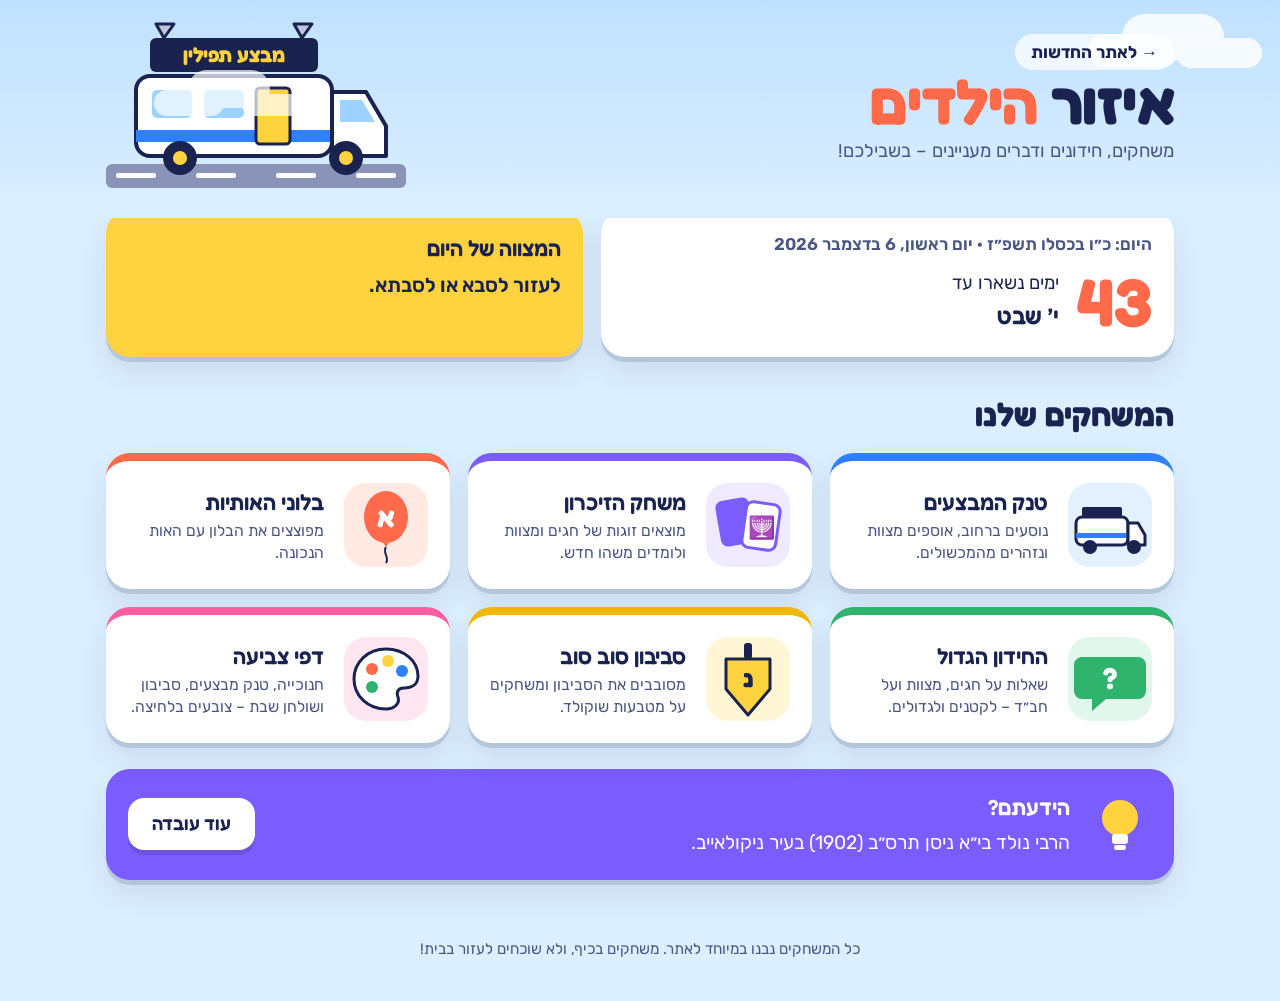
==== kids/index.html @ ce21d7af "אתר חדשות חב"די שמתעדכן אוטומטית - איסוף אוטומטי כל 15 דקות מאתרי חב"ד, אתרי חדשות, חדשות גוגל, טלגר" ====
<!doctype html>
<html lang="he" dir="rtl">
<head>
<meta charset="utf-8">
<meta name="viewport" content="width=device-width, initial-scale=1, viewport-fit=cover">
<title>איזור הילדים · חב״ד בזמן אמת</title>
<meta name="description" content="משחקים, חידונים ודברים מעניינים לילדים: טנק המבצעים, משחק זיכרון, אותיות, חידון, סביבון וצביעה.">
<meta name="theme-color" content="#bfe1ff">
<link rel="icon" href="../assets/icon.svg" type="image/svg+xml">
<link rel="preconnect" href="https://fonts.googleapis.com">
<link rel="preconnect" href="https://fonts.gstatic.com" crossorigin>
<link rel="stylesheet" href="https://fonts.googleapis.com/css2?family=Fredoka:wght@500;600;700&family=Rubik:wght@400;500;600;700&display=swap">
<link rel="stylesheet" href="kids.css">
</head>
<body>
<header class="khead">
  <div class="kwrap khead-row">
    <div>
      <a class="kback" href="../">→ לאתר החדשות</a>
      <h1 class="ktitle">איזור <span>הילדים</span></h1>
      <p class="ksub">משחקים, חידונים ודברים מעניינים – בשבילכם!</p>
    </div>
    <svg class="khead-art" viewBox="0 0 300 170" aria-hidden="true">
      <rect x="0" y="146" width="300" height="24" rx="6" fill="#8b93b8"/>
      <rect x="10" y="155" width="40" height="5" rx="2" fill="#fff"/><rect x="90" y="155" width="40" height="5" rx="2" fill="#fff"/><rect x="170" y="155" width="40" height="5" rx="2" fill="#fff"/><rect x="250" y="155" width="40" height="5" rx="2" fill="#fff"/>
      <rect x="30" y="58" width="196" height="80" rx="14" fill="#fff" stroke="#1a2350" stroke-width="4"/>
      <rect x="30" y="112" width="196" height="12" fill="#2f80ff"/>
      <path d="M226 74h34l20 34v30h-54z" fill="#fff" stroke="#1a2350" stroke-width="4" stroke-linejoin="round"/>
      <path d="M234 82h22l13 22h-35z" fill="#9fd3ff"/>
      <rect x="46" y="72" width="40" height="28" rx="5" fill="#9fd3ff"/><rect x="98" y="72" width="40" height="28" rx="5" fill="#9fd3ff"/>
      <rect x="150" y="70" width="34" height="56" rx="4" fill="#ffd23f" stroke="#1a2350" stroke-width="3"/>
      <rect x="44" y="20" width="168" height="34" rx="6" fill="#1a2350"/>
      <text x="128" y="44" text-anchor="middle" fill="#ffd23f" font-family="Fredoka, Rubik, Arial" font-weight="700" font-size="20">מבצע תפילין</text>
      <path d="M58 20l-8-14h18zM196 20l-8-14h18z" fill="#c0c7dd" stroke="#1a2350" stroke-width="3" stroke-linejoin="round"/>
      <circle cx="74" cy="140" r="17" fill="#1a2350"/><circle cx="74" cy="140" r="7" fill="#ffd23f"/>
      <circle cx="240" cy="140" r="17" fill="#1a2350"/><circle cx="240" cy="140" r="7" fill="#ffd23f"/>
    </svg>
  </div>
</header>

<main class="kwrap">
  <section class="today">
    <div class="kcard">
      <p class="heb-today" id="heb-today"></p>
      <div class="countdown">
        <div class="count-num" id="count-num">…</div>
        <div class="count-text" id="count-text">מחשבים כמה זמן נשאר עד החג הבא…</div>
      </div>
    </div>
    <div class="kcard mitzvah">
      <h2>המצווה של היום</h2>
      <p id="mitzvah"></p>
    </div>
  </section>

  <h2 class="games-title">המשחקים שלנו</h2>
  <section class="games">
    <a class="game-card" href="tank.html" style="--tone:var(--ocean)">
      <svg viewBox="0 0 96 96" aria-hidden="true"><rect x="6" y="6" width="84" height="84" rx="22" fill="#e3f0ff"/><rect x="14" y="40" width="52" height="28" rx="6" fill="#fff" stroke="#1a2350" stroke-width="3"/><rect x="14" y="56" width="52" height="5" fill="#2f80ff"/><path d="M66 46h10l7 12v10H66z" fill="#fff" stroke="#1a2350" stroke-width="3" stroke-linejoin="round"/><rect x="20" y="30" width="40" height="10" rx="2" fill="#1a2350"/><circle cx="28" cy="70" r="7" fill="#1a2350"/><circle cx="72" cy="70" r="7" fill="#1a2350"/></svg>
      <div><h3>טנק המבצעים</h3><p>נוסעים ברחוב, אוספים מצוות ונזהרים מהמכשולים.</p></div>
    </a>
    <a class="game-card" href="memory.html" style="--tone:var(--grape)">
      <svg viewBox="0 0 96 96" aria-hidden="true"><rect x="6" y="6" width="84" height="84" rx="22" fill="#efeaff"/><rect x="18" y="22" width="34" height="46" rx="7" fill="#7a5cff" transform="rotate(-10 35 45)"/><rect x="44" y="26" width="34" height="46" rx="7" fill="#fff" stroke="#7a5cff" stroke-width="3" transform="rotate(8 61 49)"/><text x="61" y="58" text-anchor="middle" font-size="22">🕎</text></svg>
      <div><h3>משחק הזיכרון</h3><p>מוצאים זוגות של חגים ומצוות ולומדים משהו חדש.</p></div>
    </a>
    <a class="game-card" href="letters.html" style="--tone:var(--tomato)">
      <svg viewBox="0 0 96 96" aria-hidden="true"><rect x="6" y="6" width="84" height="84" rx="22" fill="#ffe9e3"/><ellipse cx="48" cy="40" rx="22" ry="26" fill="#ff6b4a"/><path d="M44 64h8l-4 6z" fill="#ff6b4a"/><path d="M48 70c-4 6 4 10 0 16" stroke="#1a2350" stroke-width="2" fill="none"/><text x="48" y="50" text-anchor="middle" fill="#fff" font-family="Fredoka, Rubik, Arial" font-weight="700" font-size="28">א</text></svg>
      <div><h3>בלוני האותיות</h3><p>מפוצצים את הבלון עם האות הנכונה.</p></div>
    </a>
    <a class="game-card" href="quiz.html" style="--tone:var(--grass)">
      <svg viewBox="0 0 96 96" aria-hidden="true"><rect x="6" y="6" width="84" height="84" rx="22" fill="#e2f7ec"/><path d="M20 26h56a8 8 0 0 1 8 8v26a8 8 0 0 1-8 8H44l-14 12v-12H20a8 8 0 0 1-8-8V34a8 8 0 0 1 8-8z" fill="#2fb36d"/><text x="48" y="58" text-anchor="middle" fill="#fff" font-family="Fredoka, Rubik, Arial" font-weight="700" font-size="30">?</text></svg>
      <div><h3>החידון הגדול</h3><p>שאלות על חגים, מצוות ועל חב״ד – לקטנים ולגדולים.</p></div>
    </a>
    <a class="game-card" href="dreidel.html" style="--tone:var(--sun-deep)">
      <svg viewBox="0 0 96 96" aria-hidden="true"><rect x="6" y="6" width="84" height="84" rx="22" fill="#fff6d6"/><rect x="44" y="12" width="8" height="16" rx="3" fill="#1a2350"/><path d="M26 28h44v30L48 84 26 58z" fill="#ffd23f" stroke="#1a2350" stroke-width="3" stroke-linejoin="round"/><text x="48" y="56" text-anchor="middle" fill="#1a2350" font-family="Fredoka, Rubik, Arial" font-weight="700" font-size="24">נ</text></svg>
      <div><h3>סביבון סוב סוב</h3><p>מסובבים את הסביבון ומשחקים על מטבעות שוקולד.</p></div>
    </a>
    <a class="game-card" href="coloring.html" style="--tone:var(--pink)">
      <svg viewBox="0 0 96 96" aria-hidden="true"><rect x="6" y="6" width="84" height="84" rx="22" fill="#ffe6f1"/><path d="M48 18c18 0 32 12 32 27 0 9-7 12-14 12-6 0-8 4-6 9 2 6-3 12-12 12-18 0-32-13-32-30s14-30 32-30z" fill="#fff" stroke="#1a2350" stroke-width="3"/><circle cx="34" cy="38" r="6" fill="#ff6b4a"/><circle cx="50" cy="30" r="6" fill="#ffd23f"/><circle cx="64" cy="40" r="6" fill="#2f80ff"/><circle cx="34" cy="56" r="6" fill="#2fb36d"/></svg>
      <div><h3>דפי צביעה</h3><p>חנוכייה, טנק מבצעים, סביבון ושולחן שבת – צובעים בלחיצה.</p></div>
    </a>
  </section>

  <section class="kcard fact" aria-live="polite">
    <svg class="bulb" viewBox="0 0 64 64" aria-hidden="true"><circle cx="32" cy="26" r="18" fill="#ffd23f"/><rect x="24" y="42" width="16" height="10" rx="3" fill="#fff"/><rect x="26" y="53" width="12" height="5" rx="2" fill="#fff"/></svg>
    <div><h2>הידעתם?</h2><p id="fact"></p></div>
    <button class="kbtn white" id="next-fact" type="button">עוד עובדה</button>
  </section>

  <div class="kids-ads" id="kids-ads"></div>
</main>

<footer class="kfoot">כל המשחקים נבנו במיוחד לאתר. משחקים בכיף, ולא שוכחים לעזור בבית!</footer>

<script src="../assets/common.js"></script>
<script>
(function () {
  'use strict';
  var S = window.Site;

  // ---- חגים ותאריכים מיוחדים (לפי הלוח העברי)
  var DAYS = [
    { m: ['Tishri'], d: 1, n: 'ראש השנה' },
    { m: ['Tishri'], d: 10, n: 'יום כיפור' },
    { m: ['Tishri'], d: 15, n: 'סוכות' },
    { m: ['Tishri'], d: 22, n: 'שמחת תורה' },
    { m: ['Kislev'], d: 19, n: 'י״ט כסלו – ראש השנה לחסידות' },
    { m: ['Kislev'], d: 25, n: 'חנוכה' },
    { m: ['Shevat'], d: 10, n: 'י׳ שבט' },
    { m: ['Shevat'], d: 15, n: 'ט״ו בשבט' },
    { m: ['Adar', 'Adar II'], d: 14, n: 'פורים' },
    { m: ['Nisan'], d: 11, n: 'י״א ניסן – יום ההולדת של הרבי' },
    { m: ['Nisan'], d: 15, n: 'פסח' },
    { m: ['Iyar'], d: 18, n: 'ל״ג בעומר' },
    { m: ['Sivan'], d: 6, n: 'שבועות' },
    { m: ['Tamuz'], d: 12, n: 'י״ב תמוז – חג הגאולה' },
  ];

  function nextDay() {
    var fmt = new Intl.DateTimeFormat('en-u-ca-hebrew', { day: 'numeric', month: 'long' });
    var base = new Date();
    base.setHours(12, 0, 0, 0);
    for (var k = 0; k < 400; k++) {
      var d = new Date(base.getTime() + k * 86400000);
      var parts = {};
      fmt.formatToParts(d).forEach(function (p) { parts[p.type] = p.value; });
      var day = parseInt(parts.day, 10);
      for (var i = 0; i < DAYS.length; i++) {
        if (DAYS[i].d === day && DAYS[i].m.indexOf(parts.month) >= 0) return { k: k, n: DAYS[i].n };
      }
    }
    return null;
  }

  var MITZVOT = [
    'לומר "מודה אני" מיד כשמתעוררים בבוקר.',
    'לשים מטבע בקופת הצדקה לפני התפילה.',
    'לברך לפני שאוכלים ושותים – ולהגיד ברכה בקול.',
    'לעזור לאבא ולאמא בלי שיבקשו.',
    'להגיד מילה טובה לחבר או לאח.',
    'לנשק את המזוזה כשנכנסים הביתה.',
    'לומר "שמע ישראל" לפני השינה.',
    'ללמוד בעל פה פסוק אחד מ-12 הפסוקים.',
    'לסדר את החדר ולשמור על הספרים הקדושים.',
    'לשתף חבר במשחק או בממתק.',
    'לבקש סליחה ממי שנפגע מאיתנו.',
    'להכין משהו יפה לכבוד שבת.',
    'לברך "שהכל" בשמחה לפני שתייה.',
    'לעזור לסבא או לסבתא.',
    'לתת צדקה גם מדמי הכיס שלנו.',
    'לומר תודה – לה׳ ולאנשים שעוזרים לנו.',
    'לקרוא פרק תהילים.',
    'להגיד "בוקר טוב" בחיוך לכל המשפחה.',
    'לשמור על הניקיון בבית הכנסת ובגן.',
    'לקום לכבוד אדם מבוגר.',
  ];

  var FACTS = [
    'חב״ד הן ראשי התיבות של חכמה, בינה ודעת.',
    'הבניין המפורסם של חב״ד בניו יורק נמצא בכתובת 770 איסטרן פארקווי בברוקלין.',
    'טנקי המבצעים הראשונים יצאו לרחובות ניו יורק בשנת תשל״ד (1974).',
    'בספר תורה יש 304,805 אותיות, והסופר כותב כל אחת ביד.',
    'בתורה יש 613 מצוות: 248 מצוות עשה ו-365 מצוות לא תעשה.',
    'ארגון "צבאות ה׳" לילדים נוסד על ידי הרבי בשנת תש״מ (1980).',
    'ספר התניא נדפס לראשונה בשנת תקנ״ז (1796) בעיר סלאוויטא.',
    'בי״ט כסלו יצא אדמו״ר הזקן לחופשי מהכלא בפטרבורג, ולכן הוא נקרא "ראש השנה לחסידות".',
    'שלוחי חב״ד פועלים ביותר מ-100 מדינות בעולם.',
    'כפר חב״ד הוקם בשנת תש״ט (1949).',
    'ה"חת״ת" הוא שיעור יומי: חומש, תהילים ותניא.',
    'בכל שנה מתכנסים אלפי שלוחים בניו יורק ל"כינוס השלוחים", ומצטלמים יחד מול 770.',
    'הרבי נולד בי״א ניסן תרס״ב (1902) בעיר ניקולאייב.',
    'במבצע חנוכה של הרבי מדליקים חנוכיות ענק ברחובות ובכיכרות בכל העולם.',
    'המילה "ליובאוויטש" באה מהמילה הרוסית לאהבה, ולכן קוראים לה "עיר האהבה".',
    'בחנוכייה של הרבי הקנים ישרים ואלכסוניים, לפי ציור של הרמב״ם.',
    'הרבי ביקש שבחדר של כל ילד יהיו קופת צדקה, סידור וחומש – כך החדר הופך ל"מקדש מעט".',
  ];

  // ---- היום
  document.getElementById('heb-today').textContent = 'היום: ' + S.hebDate() + ' · ' + S.gregDate();
  var nd = nextDay();
  if (nd) {
    var num = document.getElementById('count-num'), txt = document.getElementById('count-text');
    if (nd.k === 0) { num.textContent = '🎉'; txt.innerHTML = '<b>' + S.esc(nd.n) + '</b>היום!'; }
    else if (nd.k === 1) { num.textContent = '1'; txt.innerHTML = 'עוד יום אחד עד<b>' + S.esc(nd.n) + '</b>מחר!'; }
    else { num.textContent = nd.k; txt.innerHTML = 'ימים נשארו עד<b>' + S.esc(nd.n) + '</b>'; }
  }
  var dayIndex = Math.floor(Date.now() / 86400000);
  document.getElementById('mitzvah').textContent = MITZVOT[dayIndex % MITZVOT.length];

  var fi = Math.floor(Math.random() * FACTS.length);
  function showFact() { document.getElementById('fact').textContent = FACTS[fi % FACTS.length]; fi++; }
  showFact();
  document.getElementById('next-fact').addEventListener('click', showFact);

  // ---- פרסומות לאיזור הילדים (אם הוגדרו בניהול)
  S.getJSON('../data/content.json').then(function (c) {
    c = S.normContent(c);
    var ads = S.activeAds(c, 'kids');
    document.getElementById('kids-ads').innerHTML = ads.map(function (a) { return S.adHTML(a, '../'); }).join('');
  }, function () {});
})();
</script>
</body>
</html>
---- kids/kids.css ----
/* איזור הילדים – עולם צבעוני אחד (בכוונה בהיר גם במצב כהה)
   Layout: sky-blue playground; a sunny header band, then chunky "toy" cards with a hard bottom shadow,
   like plastic game pieces. Game pages share one top bar and a centered stage. */
:root {
  --sky: #dcefff;
  --sky-2: #bfe1ff;
  --ink: #1a2350;
  --ink-2: #4a5582;
  --card: #ffffff;
  --line: #cfe0f5;
  --sun: #ffd23f;
  --sun-deep: #f2b705;
  --tomato: #ff6b4a;
  --grass: #2fb36d;
  --grape: #7a5cff;
  --ocean: #2f80ff;
  --pink: #ff5fa2;
  --teal: #13b5a6;
  --good: #1f9d55;
  --bad: #e5484d;
  --font-fun: 'Fredoka', 'Rubik', 'Varela Round', 'Segoe UI', Arial, sans-serif;
  --font-text: 'Rubik', 'Segoe UI', 'Arial Hebrew', Arial, sans-serif;
  --press: 0 5px 0 rgba(26, 35, 80, .16);
  --lift: 0 5px 0 rgba(26, 35, 80, .14), 0 14px 28px rgba(26, 35, 80, .10);
  color-scheme: light;
}
* { box-sizing: border-box; }
html { -webkit-text-size-adjust: 100%; }
body {
  margin: 0; background: var(--sky); color: var(--ink); font-family: var(--font-text); font-size: 17px; line-height: 1.5;
  padding-top: env(safe-area-inset-top, 0px); padding-bottom: env(safe-area-inset-bottom, 0px);
}
a { color: inherit; }
button { font: inherit; color: inherit; }
[hidden] { display: none !important; }
:focus-visible { outline: 4px solid var(--ocean); outline-offset: 3px; border-radius: 10px; }
.kwrap { max-width: 1100px; margin-inline: auto; padding-left: max(16px, env(safe-area-inset-left, 0px)); padding-right: max(16px, env(safe-area-inset-right, 0px)); }

/* chunky buttons */
.kbtn {
  display: inline-flex; align-items: center; justify-content: center; gap: 8px; border: 0; cursor: pointer; text-decoration: none;
  font-family: var(--font-fun); font-weight: 600; font-size: 1.15rem; padding: 12px 24px; border-radius: 16px;
  background: var(--sun); color: var(--ink); box-shadow: var(--press); transition: transform .08s, box-shadow .08s;
}
.kbtn:hover { filter: brightness(1.04); }
.kbtn:active { transform: translateY(4px); box-shadow: 0 1px 0 rgba(26, 35, 80, .16); }
.kbtn.blue { background: var(--ocean); color: #fff; }
.kbtn.green { background: var(--grass); color: #fff; }
.kbtn.white { background: #fff; color: var(--ink); }
.kbtn[disabled] { opacity: .5; cursor: not-allowed; transform: none; }

/* ---------- hub ---------- */
.khead { background: linear-gradient(180deg, var(--sky-2), var(--sky)); position: relative; overflow: hidden; }
.khead::before, .khead::after {
  content: ''; position: absolute; background: #fff; border-radius: 999px; opacity: .85;
  box-shadow: 40px -14px 0 6px #fff, 86px 2px 0 -2px #fff;
}
.khead::before { width: 90px; height: 34px; top: 34px; right: 8%; }
.khead::after { width: 70px; height: 26px; top: 90px; left: 12%; opacity: .7; }
.khead-row { position: relative; display: flex; align-items: center; justify-content: space-between; gap: 16px; padding-block: 18px 30px; flex-wrap: wrap; }
.kback { font-weight: 700; text-decoration: none; background: rgba(255, 255, 255, .75); padding: 8px 16px; border-radius: 999px; }
.kback:hover { background: #fff; }
.ktitle { font-family: var(--font-fun); font-weight: 700; font-size: clamp(2.2rem, 1.4rem + 3.6vw, 3.8rem); line-height: 1; margin: 6px 0 6px; letter-spacing: -.01em; }
.ktitle span { color: var(--tomato); }
.ksub { margin: 0; font-size: 1.15rem; color: var(--ink-2); }
.khead-art { width: min(300px, 70vw); height: auto; }

.today { display: grid; grid-template-columns: minmax(0, 1.2fr) minmax(0, 1fr); gap: 18px; margin-top: -8px; }
.kcard { background: var(--card); border-radius: 24px; box-shadow: var(--lift); padding: 22px; }
.kcard h2 { font-family: var(--font-fun); font-weight: 600; margin: 0 0 6px; font-size: 1.35rem; }
.countdown { display: flex; align-items: center; gap: 18px; }
.count-num { font-family: var(--font-fun); font-weight: 700; font-size: 4.2rem; line-height: 1; color: var(--tomato); min-width: 1.6ch; text-align: center; font-variant-numeric: tabular-nums; }
.count-text { font-size: 1.15rem; }
.count-text b { font-family: var(--font-fun); font-weight: 600; font-size: 1.45rem; display: block; color: var(--ink); }
.heb-today { color: var(--ink-2); font-weight: 600; margin: 0 0 10px; }
.mitzvah { background: var(--sun); }
.mitzvah p { font-size: 1.25rem; margin: 6px 0 0; font-weight: 600; }
@media (max-width: 760px) { .today { grid-template-columns: minmax(0, 1fr); } }

.games-title { font-family: var(--font-fun); font-weight: 700; font-size: 2rem; margin: 34px 0 14px; }
.games { display: grid; grid-template-columns: repeat(3, minmax(0, 1fr)); gap: 18px; }
@media (max-width: 900px) { .games { grid-template-columns: repeat(2, minmax(0, 1fr)); } }
@media (max-width: 520px) { .games { grid-template-columns: minmax(0, 1fr); } }
.game-card {
  display: grid; grid-template-columns: 96px minmax(0, 1fr); gap: 14px; align-items: center; text-decoration: none;
  background: var(--card); border-radius: 24px; padding: 16px; box-shadow: var(--lift); transition: transform .12s;
  border-top: 8px solid var(--tone, var(--sun));
}
.game-card:hover { transform: translateY(-3px) rotate(-.4deg); }
.game-card svg { width: 96px; height: 96px; }
.game-card h3 { font-family: var(--font-fun); font-weight: 600; font-size: 1.35rem; margin: 0 0 2px; }
.game-card p { margin: 0; color: var(--ink-2); font-size: .98rem; line-height: 1.4; }

.fact { margin-top: 26px; display: grid; grid-template-columns: auto minmax(0, 1fr) auto; gap: 18px; align-items: center; background: var(--grape); color: #fff; }
.fact .bulb { width: 64px; height: 64px; }
.fact h2 { color: #fff; }
.fact p { margin: 0; font-size: 1.2rem; }
@media (max-width: 640px) { .fact { grid-template-columns: minmax(0, 1fr); } .fact .bulb { display: none; } }
.kids-ads { margin-top: 24px; display: flex; flex-direction: column; gap: 14px; }
.kids-ads .ad { position: relative; border-radius: 18px; overflow: hidden; background: #fff; }
.kids-ads .ad img { display: block; width: 100%; height: auto; max-height: 220px; object-fit: contain; }
.kids-ads .ad-label { position: absolute; top: 8px; inset-inline-end: 8px; font-size: .7rem; background: rgba(0, 0, 0, .55); color: #fff; padding: 1px 7px; border-radius: 4px; }
.kfoot { text-align: center; color: var(--ink-2); padding: 34px 16px 40px; font-size: .95rem; }

/* ---------- game pages ---------- */
.kbar { background: #fff; box-shadow: 0 2px 0 var(--line); position: relative; z-index: 2; }
.kbar-row { display: flex; align-items: center; gap: 12px; padding-block: 10px; }
.kbar h1 { font-family: var(--font-fun); font-weight: 600; font-size: 1.5rem; margin: 0; flex: 1; text-align: center; }
.kbar .kback { background: var(--sky); white-space: nowrap; }
.ksound { border: 0; background: var(--sky); border-radius: 999px; width: 46px; height: 46px; font-size: 1.3rem; cursor: pointer; flex: none; }
.game-main { padding-block: 18px 40px; }
.hud { display: flex; justify-content: center; gap: 12px; flex-wrap: wrap; margin-bottom: 14px; }
.chip { background: #fff; border-radius: 999px; padding: 6px 16px; font-family: var(--font-fun); font-weight: 600; font-size: 1.1rem; box-shadow: var(--press); font-variant-numeric: tabular-nums; }
.chip b { color: var(--tomato); }
.panel-center { max-width: 640px; margin: 0 auto; text-align: center; }
.overlay {
  position: absolute; inset: 0; display: flex; flex-direction: column; align-items: center; justify-content: center; gap: 12px;
  text-align: center; padding: 22px; background: rgba(220, 239, 255, .93); border-radius: inherit; z-index: 3;
}
.overlay h2 { font-family: var(--font-fun); font-weight: 700; font-size: 2.1rem; margin: 0; line-height: 1.1; }
.overlay p { margin: 0; font-size: 1.1rem; max-width: 34ch; }
.stars { font-size: 2.4rem; letter-spacing: 6px; }
.choice-row { display: flex; gap: 10px; flex-wrap: wrap; justify-content: center; }

#confetti { position: fixed; inset: 0; pointer-events: none; z-index: 60; }

@media (prefers-reduced-motion: reduce) {
  *, *::before, *::after { animation-duration: .01ms !important; animation-iteration-count: 1 !important; transition: none !important; }
}
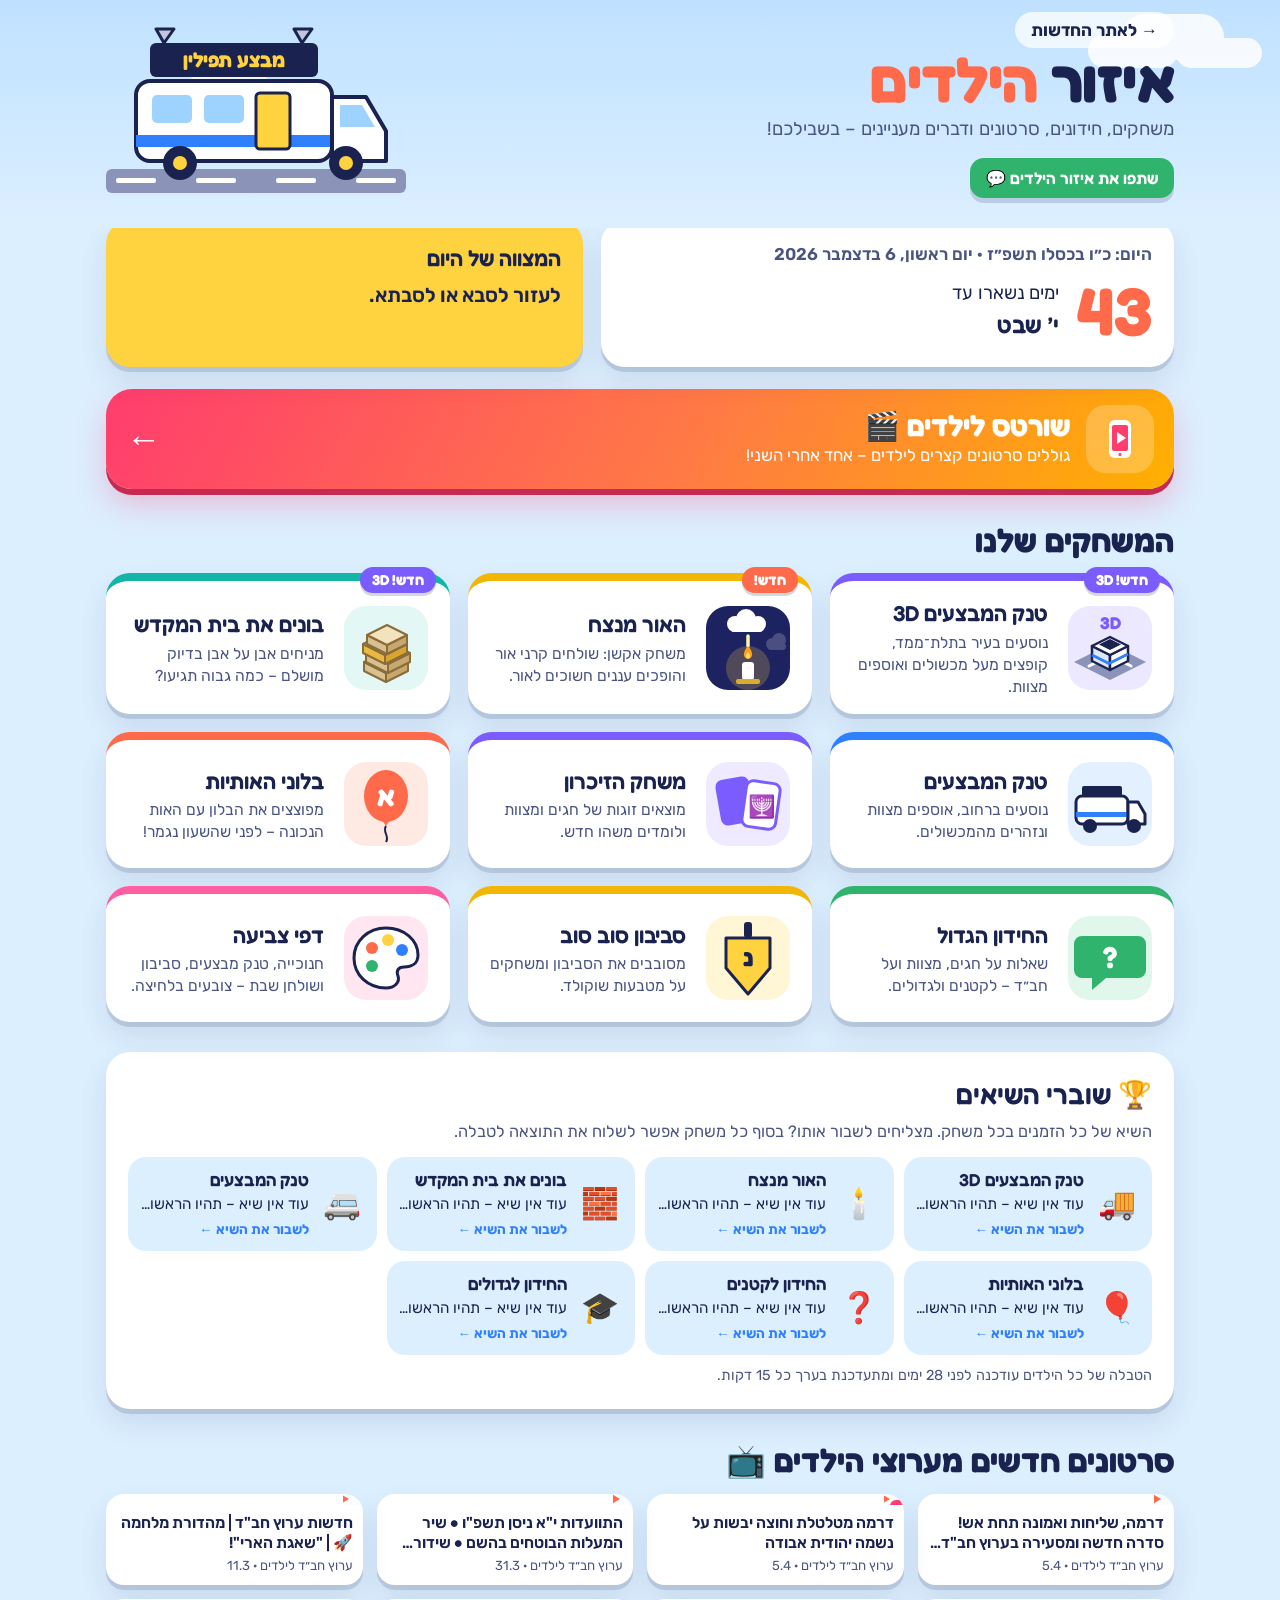
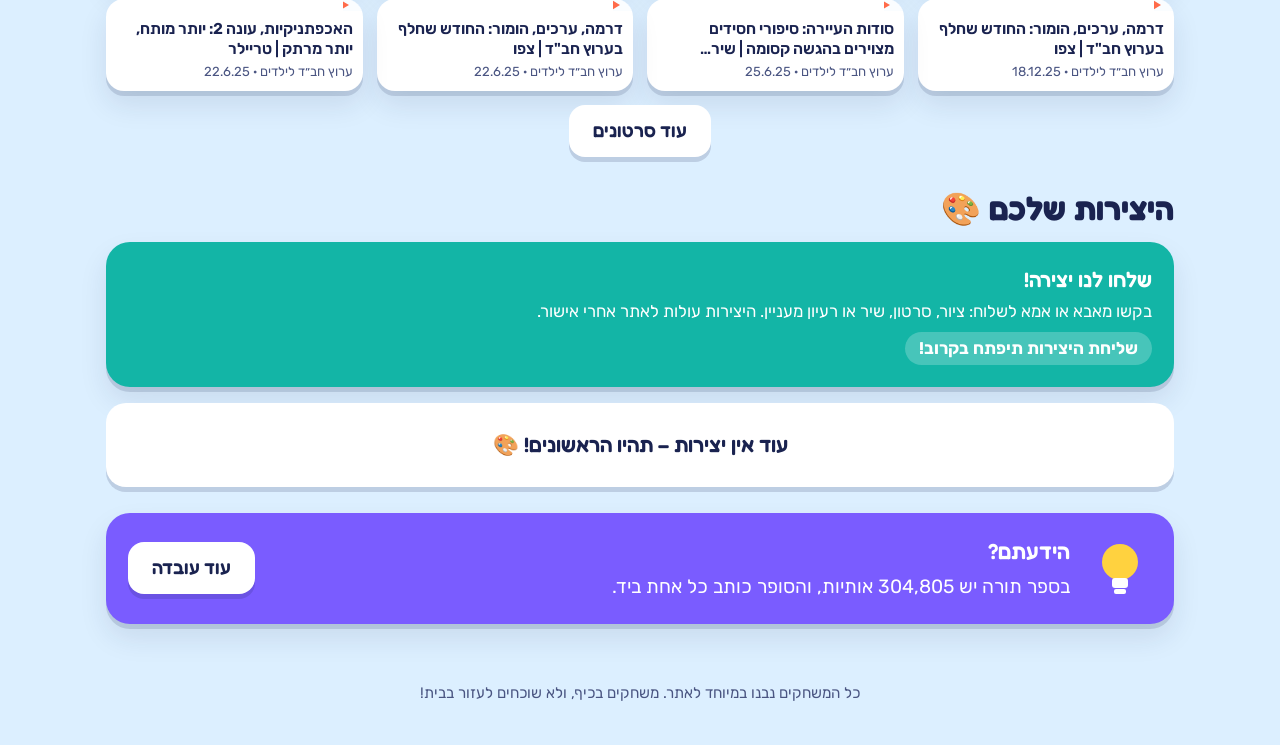
==== commit 006d7dd5: "איזור הילדים: משחקי תלת-ממד ופעולה, טבלת שיאים, גלריה וסרטוני ילדים - משחקים חדשים: טנק המבצעים 3D, " ====
--- a/kids/index.html
+++ b/kids/index.html
@@ -4,7 +4,7 @@
 <meta charset="utf-8">
 <meta name="viewport" content="width=device-width, initial-scale=1, viewport-fit=cover">
 <title>איזור הילדים · חב״ד בזמן אמת</title>
-<meta name="description" content="משחקים, חידונים ודברים מעניינים לילדים: טנק המבצעים, משחק זיכרון, אותיות, חידון, סביבון וצביעה.">
+<meta name="description" content="משחקים, חידונים, סרטונים ויצירות של ילדים: טנק המבצעים בתלת־ממד, האור מנצח, בונים את בית המקדש, חידון, אותיות, סביבון וצביעה – ותחרות שיאים לכל הילדים.">
 <meta name="theme-color" content="#bfe1ff">
 <link rel="icon" href="../assets/icon.svg" type="image/svg+xml">
 <link rel="preconnect" href="https://fonts.googleapis.com">
@@ -18,7 +18,10 @@
     <div>
       <a class="kback" href="../">→ לאתר החדשות</a>
       <h1 class="ktitle">איזור <span>הילדים</span></h1>
-      <p class="ksub">משחקים, חידונים ודברים מעניינים – בשבילכם!</p>
+      <p class="ksub">משחקים, חידונים, סרטונים ודברים מעניינים – בשבילכם!</p>
+      <div class="khead-actions">
+        <a class="kbtn green small" id="share-hub" href="https://wa.me/" target="_blank" rel="noopener">שתפו את איזור הילדים 💬</a>
+      </div>
     </div>
     <svg class="khead-art" viewBox="0 0 300 170" aria-hidden="true">
       <rect x="0" y="146" width="300" height="24" rx="6" fill="#8b93b8"/>
@@ -53,11 +56,34 @@
     </div>
   </section>
 
+  <a class="shorts-cta" href="../shorts.html?c=kids">
+    <span class="sc-icon" aria-hidden="true">
+      <svg viewBox="0 0 44 44"><rect x="11" y="3" width="22" height="38" rx="6" fill="#fff"/><rect x="14" y="8" width="16" height="26" rx="2" fill="#ff3d6e"/><path d="M19 15v12l9-6z" fill="#fff"/><circle cx="22" cy="37.5" r="1.6" fill="#ff3d6e"/></svg>
+    </span>
+    <span class="sc-text"><b>שורטס לילדים 🎬</b>גוללים סרטונים קצרים לילדים – אחד אחרי השני!</span>
+    <span class="sc-go" aria-hidden="true">←</span>
+  </a>
+
   <h2 class="games-title">המשחקים שלנו</h2>
   <section class="games">
+    <a class="game-card" href="tank3d.html" style="--tone:var(--grape)">
+      <span class="badge d3">חדש! 3D</span>
+      <svg viewBox="0 0 96 96" aria-hidden="true"><rect x="6" y="6" width="84" height="84" rx="22" fill="#ece8ff"/><path d="M12 62 48 80 84 62 48 44Z" fill="#8b93b8"/><path d="M27 66 33 63M63 63 69 66" stroke="#fff" stroke-width="3" stroke-linecap="round"/><path d="M30 46 48 55V70L30 61Z" fill="#dfe6f5" stroke="#1a2350" stroke-width="2.5" stroke-linejoin="round"/><path d="M48 55 66 46V61L48 70Z" fill="#fff" stroke="#1a2350" stroke-width="2.5" stroke-linejoin="round"/><path d="M30 46 48 37 66 46 48 55Z" fill="#fff" stroke="#1a2350" stroke-width="2.5" stroke-linejoin="round"/><path d="M37 44.5 48 39 59 44.5 48 50Z" fill="#1a2350"/><path d="M48 63 66 54M30 55 48 64" stroke="#2f80ff" stroke-width="3"/><text x="48" y="29" text-anchor="middle" font-family="Fredoka, Rubik, Arial" font-weight="700" font-size="17" fill="#7a5cff">3D</text></svg>
+      <div><h3>טנק המבצעים 3D</h3><p>נוסעים בעיר בתלת־ממד, קופצים מעל מכשולים ואוספים מצוות.</p><span class="card-best" data-best="tank3d" hidden></span></div>
+    </a>
+    <a class="game-card" href="light.html" style="--tone:var(--sun-deep)">
+      <span class="badge">חדש!</span>
+      <svg viewBox="0 0 96 96" aria-hidden="true"><rect x="6" y="6" width="84" height="84" rx="22" fill="#1d2360"/><circle cx="48" cy="68" r="22" fill="#ffd23f" opacity=".22"/><path d="M48 46V36M48 30V24" stroke="#fff3b0" stroke-width="3.5" stroke-linecap="round"/><g fill="#fff"><circle cx="35" cy="24" r="8"/><circle cx="46" cy="19" r="10"/><circle cx="58" cy="24" r="8"/><rect x="30" y="23" width="34" height="9" rx="4.5"/></g><g fill="#4a4f80"><circle cx="72" cy="44" r="6"/><circle cx="79" cy="40" r="7"/><rect x="68" y="43" width="18" height="7" rx="3.5"/></g><rect x="42" y="62" width="12" height="18" rx="3" fill="#fff"/><path d="M48 46c6 7 5 12 0 13-5-1-6-6 0-13z" fill="#ff9f1c"/><path d="M48 52c3 3.5 2.5 6 0 6.5-2.5-.5-3-3 0-6.5z" fill="#ffe066"/><rect x="36" y="79" width="24" height="5" rx="2" fill="#d9ad2b"/></svg>
+      <div><h3>האור מנצח</h3><p>משחק אקשן: שולחים קרני אור והופכים עננים חשוכים לאור.</p><span class="card-best" data-best="light" hidden></span></div>
+    </a>
+    <a class="game-card" href="tower.html" style="--tone:var(--teal)">
+      <span class="badge d3">חדש! 3D</span>
+      <svg viewBox="0 0 96 96" aria-hidden="true"><rect x="6" y="6" width="84" height="84" rx="22" fill="#e3f7f4"/><g stroke="#8a6d3b" stroke-width="2" stroke-linejoin="round"><path d="M26 62 48 73V82L26 71Z" fill="#d9c08f"/><path d="M48 73 70 62V71L48 82Z" fill="#c7a86e"/><path d="M26 62 48 51 70 62 48 73Z" fill="#f2e2bd"/><path d="M28 53 50 64V73L28 62Z" fill="#d9c08f"/><path d="M50 64 72 53V62L50 73Z" fill="#c7a86e"/><path d="M28 53 50 42 72 53 50 64Z" fill="#f2e2bd"/><path d="M25 44 47 55V64L25 53Z" fill="#e9b93f"/><path d="M47 55 69 44V53L47 64Z" fill="#d9a52c"/><path d="M25 44 47 33 69 44 47 55Z" fill="#f7d36b"/><path d="M29 35 49 45V54L29 44Z" fill="#d9c08f"/><path d="M49 45 69 35V44L49 54Z" fill="#c7a86e"/><path d="M29 35 49 25 69 35 49 45Z" fill="#f2e2bd"/></g></svg>
+      <div><h3>בונים את בית המקדש</h3><p>מניחים אבן על אבן בדיוק מושלם – כמה גבוה תגיעו?</p><span class="card-best" data-best="tower" hidden></span></div>
+    </a>
     <a class="game-card" href="tank.html" style="--tone:var(--ocean)">
       <svg viewBox="0 0 96 96" aria-hidden="true"><rect x="6" y="6" width="84" height="84" rx="22" fill="#e3f0ff"/><rect x="14" y="40" width="52" height="28" rx="6" fill="#fff" stroke="#1a2350" stroke-width="3"/><rect x="14" y="56" width="52" height="5" fill="#2f80ff"/><path d="M66 46h10l7 12v10H66z" fill="#fff" stroke="#1a2350" stroke-width="3" stroke-linejoin="round"/><rect x="20" y="30" width="40" height="10" rx="2" fill="#1a2350"/><circle cx="28" cy="70" r="7" fill="#1a2350"/><circle cx="72" cy="70" r="7" fill="#1a2350"/></svg>
-      <div><h3>טנק המבצעים</h3><p>נוסעים ברחוב, אוספים מצוות ונזהרים מהמכשולים.</p></div>
+      <div><h3>טנק המבצעים</h3><p>נוסעים ברחוב, אוספים מצוות ונזהרים מהמכשולים.</p><span class="card-best" data-best="tank" hidden></span></div>
     </a>
     <a class="game-card" href="memory.html" style="--tone:var(--grape)">
       <svg viewBox="0 0 96 96" aria-hidden="true"><rect x="6" y="6" width="84" height="84" rx="22" fill="#efeaff"/><rect x="18" y="22" width="34" height="46" rx="7" fill="#7a5cff" transform="rotate(-10 35 45)"/><rect x="44" y="26" width="34" height="46" rx="7" fill="#fff" stroke="#7a5cff" stroke-width="3" transform="rotate(8 61 49)"/><text x="61" y="58" text-anchor="middle" font-size="22">🕎</text></svg>
@@ -65,7 +91,7 @@
     </a>
     <a class="game-card" href="letters.html" style="--tone:var(--tomato)">
       <svg viewBox="0 0 96 96" aria-hidden="true"><rect x="6" y="6" width="84" height="84" rx="22" fill="#ffe9e3"/><ellipse cx="48" cy="40" rx="22" ry="26" fill="#ff6b4a"/><path d="M44 64h8l-4 6z" fill="#ff6b4a"/><path d="M48 70c-4 6 4 10 0 16" stroke="#1a2350" stroke-width="2" fill="none"/><text x="48" y="50" text-anchor="middle" fill="#fff" font-family="Fredoka, Rubik, Arial" font-weight="700" font-size="28">א</text></svg>
-      <div><h3>בלוני האותיות</h3><p>מפוצצים את הבלון עם האות הנכונה.</p></div>
+      <div><h3>בלוני האותיות</h3><p>מפוצצים את הבלון עם האות הנכונה – לפני שהשעון נגמר!</p><span class="card-best" data-best="letters" hidden></span></div>
     </a>
     <a class="game-card" href="quiz.html" style="--tone:var(--grass)">
       <svg viewBox="0 0 96 96" aria-hidden="true"><rect x="6" y="6" width="84" height="84" rx="22" fill="#e2f7ec"/><path d="M20 26h56a8 8 0 0 1 8 8v26a8 8 0 0 1-8 8H44l-14 12v-12H20a8 8 0 0 1-8-8V34a8 8 0 0 1 8-8z" fill="#2fb36d"/><text x="48" y="58" text-anchor="middle" fill="#fff" font-family="Fredoka, Rubik, Arial" font-weight="700" font-size="30">?</text></svg>
@@ -81,6 +107,39 @@
     </a>
   </section>
 
+  <section class="kcard records" id="records" aria-labelledby="records-title">
+    <h2 id="records-title">🏆 שוברי השיאים</h2>
+    <p class="sec-sub" style="margin:0">השיא של כל הזמנים בכל משחק. מצליחים לשבור אותו? בסוף כל משחק אפשר לשלוח את התוצאה לטבלה.</p>
+    <div class="rec-grid" id="rec-grid"></div>
+    <p class="rec-note" id="rec-note">הטבלה של כל הילדים מתעדכנת בערך כל 15 דקות.</p>
+  </section>
+
+  <section id="videos" hidden aria-labelledby="videos-title">
+    <h2 class="games-title" id="videos-title">סרטונים חדשים מערוצי הילדים 📺</h2>
+    <div id="vids-wrap">
+      <div class="vgrid" id="vgrid"></div>
+      <div class="more-row" id="more-videos-row" hidden><button class="kbtn white" id="more-videos" type="button" aria-expanded="false">עוד סרטונים</button></div>
+    </div>
+    <div id="arts-wrap" hidden>
+      <h3 class="games-title" id="arts-title" style="font-size:1.5rem;margin-top:26px">כתבות חדשות לילדים 📰</h3>
+      <div class="vgrid" id="agrid"></div>
+      <div class="more-row" id="more-arts-row" hidden><button class="kbtn white" id="more-arts" type="button" aria-expanded="false">עוד כתבות</button></div>
+    </div>
+  </section>
+
+  <section id="gallery" aria-labelledby="gallery-title">
+    <h2 class="games-title" id="gallery-title">היצירות שלכם 🎨</h2>
+    <div class="kcard submit-box">
+      <div>
+        <h3>שלחו לנו יצירה!</h3>
+        <p>בקשו מאבא או אמא לשלוח: ציור, סרטון, שיר או רעיון מעניין. היצירות עולות לאתר אחרי אישור.</p>
+        <span class="soon" id="submit-soon" hidden>שליחת היצירות תיפתח בקרוב!</span>
+      </div>
+      <a class="kbtn white" id="submit-btn" href="#gallery" target="_blank" rel="noopener" hidden>שלחו לנו יצירה ✉️</a>
+    </div>
+    <div class="ggrid" id="ggrid"><div class="gempty">טוענים את היצירות…</div></div>
+  </section>
+
   <section class="kcard fact" aria-live="polite">
     <svg class="bulb" viewBox="0 0 64 64" aria-hidden="true"><circle cx="32" cy="26" r="18" fill="#ffd23f"/><rect x="24" y="42" width="16" height="10" rx="3" fill="#fff"/><rect x="26" y="53" width="12" height="5" rx="2" fill="#fff"/></svg>
     <div><h2>הידעתם?</h2><p id="fact"></p></div>
@@ -92,113 +151,14 @@
 
 <footer class="kfoot">כל המשחקים נבנו במיוחד לאתר. משחקים בכיף, ולא שוכחים לעזור בבית!</footer>
 
+<div class="lightbox" id="lightbox" role="dialog" aria-modal="true" aria-label="צפייה" hidden>
+  <button class="lbx-close" id="lbx-close" type="button" aria-label="סגירה">✕</button>
+  <div class="lbx-body" id="lbx-body"></div>
+  <div class="lbx-cap" id="lbx-cap"></div>
+</div>
+
 <script src="../assets/common.js"></script>
-<script>
-(function () {
-  'use strict';
-  var S = window.Site;
-
-  // ---- חגים ותאריכים מיוחדים (לפי הלוח העברי)
-  var DAYS = [
-    { m: ['Tishri'], d: 1, n: 'ראש השנה' },
-    { m: ['Tishri'], d: 10, n: 'יום כיפור' },
-    { m: ['Tishri'], d: 15, n: 'סוכות' },
-    { m: ['Tishri'], d: 22, n: 'שמחת תורה' },
-    { m: ['Kislev'], d: 19, n: 'י״ט כסלו – ראש השנה לחסידות' },
-    { m: ['Kislev'], d: 25, n: 'חנוכה' },
-    { m: ['Shevat'], d: 10, n: 'י׳ שבט' },
-    { m: ['Shevat'], d: 15, n: 'ט״ו בשבט' },
-    { m: ['Adar', 'Adar II'], d: 14, n: 'פורים' },
-    { m: ['Nisan'], d: 11, n: 'י״א ניסן – יום ההולדת של הרבי' },
-    { m: ['Nisan'], d: 15, n: 'פסח' },
-    { m: ['Iyar'], d: 18, n: 'ל״ג בעומר' },
-    { m: ['Sivan'], d: 6, n: 'שבועות' },
-    { m: ['Tamuz'], d: 12, n: 'י״ב תמוז – חג הגאולה' },
-  ];
-
-  function nextDay() {
-    var fmt = new Intl.DateTimeFormat('en-u-ca-hebrew', { day: 'numeric', month: 'long' });
-    var base = new Date();
-    base.setHours(12, 0, 0, 0);
-    for (var k = 0; k < 400; k++) {
-      var d = new Date(base.getTime() + k * 86400000);
-      var parts = {};
-      fmt.formatToParts(d).forEach(function (p) { parts[p.type] = p.value; });
-      var day = parseInt(parts.day, 10);
-      for (var i = 0; i < DAYS.length; i++) {
-        if (DAYS[i].d === day && DAYS[i].m.indexOf(parts.month) >= 0) return { k: k, n: DAYS[i].n };
-      }
-    }
-    return null;
-  }
-
-  var MITZVOT = [
-    'לומר "מודה אני" מיד כשמתעוררים בבוקר.',
-    'לשים מטבע בקופת הצדקה לפני התפילה.',
-    'לברך לפני שאוכלים ושותים – ולהגיד ברכה בקול.',
-    'לעזור לאבא ולאמא בלי שיבקשו.',
-    'להגיד מילה טובה לחבר או לאח.',
-    'לנשק את המזוזה כשנכנסים הביתה.',
-    'לומר "שמע ישראל" לפני השינה.',
-    'ללמוד בעל פה פסוק אחד מ-12 הפסוקים.',
-    'לסדר את החדר ולשמור על הספרים הקדושים.',
-    'לשתף חבר במשחק או בממתק.',
-    'לבקש סליחה ממי שנפגע מאיתנו.',
-    'להכין משהו יפה לכבוד שבת.',
-    'לברך "שהכל" בשמחה לפני שתייה.',
-    'לעזור לסבא או לסבתא.',
-    'לתת צדקה גם מדמי הכיס שלנו.',
-    'לומר תודה – לה׳ ולאנשים שעוזרים לנו.',
-    'לקרוא פרק תהילים.',
-    'להגיד "בוקר טוב" בחיוך לכל המשפחה.',
-    'לשמור על הניקיון בבית הכנסת ובגן.',
-    'לקום לכבוד אדם מבוגר.',
-  ];
-
-  var FACTS = [
-    'חב״ד הן ראשי התיבות של חכמה, בינה ודעת.',
-    'הבניין המפורסם של חב״ד בניו יורק נמצא בכתובת 770 איסטרן פארקווי בברוקלין.',
-    'טנקי המבצעים הראשונים יצאו לרחובות ניו יורק בשנת תשל״ד (1974).',
-    'בספר תורה יש 304,805 אותיות, והסופר כותב כל אחת ביד.',
-    'בתורה יש 613 מצוות: 248 מצוות עשה ו-365 מצוות לא תעשה.',
-    'ארגון "צבאות ה׳" לילדים נוסד על ידי הרבי בשנת תש״מ (1980).',
-    'ספר התניא נדפס לראשונה בשנת תקנ״ז (1796) בעיר סלאוויטא.',
-    'בי״ט כסלו יצא אדמו״ר הזקן לחופשי מהכלא בפטרבורג, ולכן הוא נקרא "ראש השנה לחסידות".',
-    'שלוחי חב״ד פועלים ביותר מ-100 מדינות בעולם.',
-    'כפר חב״ד הוקם בשנת תש״ט (1949).',
-    'ה"חת״ת" הוא שיעור יומי: חומש, תהילים ותניא.',
-    'בכל שנה מתכנסים אלפי שלוחים בניו יורק ל"כינוס השלוחים", ומצטלמים יחד מול 770.',
-    'הרבי נולד בי״א ניסן תרס״ב (1902) בעיר ניקולאייב.',
-    'במבצע חנוכה של הרבי מדליקים חנוכיות ענק ברחובות ובכיכרות בכל העולם.',
-    'המילה "ליובאוויטש" באה מהמילה הרוסית לאהבה, ולכן קוראים לה "עיר האהבה".',
-    'בחנוכייה של הרבי הקנים ישרים ואלכסוניים, לפי ציור של הרמב״ם.',
-    'הרבי ביקש שבחדר של כל ילד יהיו קופת צדקה, סידור וחומש – כך החדר הופך ל"מקדש מעט".',
-  ];
-
-  // ---- היום
-  document.getElementById('heb-today').textContent = 'היום: ' + S.hebDate() + ' · ' + S.gregDate();
-  var nd = nextDay();
-  if (nd) {
-    var num = document.getElementById('count-num'), txt = document.getElementById('count-text');
-    if (nd.k === 0) { num.textContent = '🎉'; txt.innerHTML = '<b>' + S.esc(nd.n) + '</b>היום!'; }
-    else if (nd.k === 1) { num.textContent = '1'; txt.innerHTML = 'עוד יום אחד עד<b>' + S.esc(nd.n) + '</b>מחר!'; }
-    else { num.textContent = nd.k; txt.innerHTML = 'ימים נשארו עד<b>' + S.esc(nd.n) + '</b>'; }
-  }
-  var dayIndex = Math.floor(Date.now() / 86400000);
-  document.getElementById('mitzvah').textContent = MITZVOT[dayIndex % MITZVOT.length];
-
-  var fi = Math.floor(Math.random() * FACTS.length);
-  function showFact() { document.getElementById('fact').textContent = FACTS[fi % FACTS.length]; fi++; }
-  showFact();
-  document.getElementById('next-fact').addEventListener('click', showFact);
-
-  // ---- פרסומות לאיזור הילדים (אם הוגדרו בניהול)
-  S.getJSON('../data/content.json').then(function (c) {
-    c = S.normContent(c);
-    var ads = S.activeAds(c, 'kids');
-    document.getElementById('kids-ads').innerHTML = ads.map(function (a) { return S.adHTML(a, '../'); }).join('');
-  }, function () {});
-})();
-</script>
+<script src="leaderboard.js"></script>
+<script src="hub.js"></script>
 </body>
 </html>
--- a/kids/kids.css
+++ b/kids/kids.css
@@ -31,22 +31,26 @@
   padding-top: env(safe-area-inset-top, 0px); padding-bottom: env(safe-area-inset-bottom, 0px);
 }
 a { color: inherit; }
-button { font: inherit; color: inherit; }
+button { font: inherit; color: inherit; touch-action: manipulation; }
 [hidden] { display: none !important; }
 :focus-visible { outline: 4px solid var(--ocean); outline-offset: 3px; border-radius: 10px; }
 .kwrap { max-width: 1100px; margin-inline: auto; padding-left: max(16px, env(safe-area-inset-left, 0px)); padding-right: max(16px, env(safe-area-inset-right, 0px)); }
+.sr-only { position: absolute; width: 1px; height: 1px; margin: -1px; overflow: hidden; clip: rect(0 0 0 0); white-space: nowrap; }
 
 /* chunky buttons */
 .kbtn {
   display: inline-flex; align-items: center; justify-content: center; gap: 8px; border: 0; cursor: pointer; text-decoration: none;
   font-family: var(--font-fun); font-weight: 600; font-size: 1.15rem; padding: 12px 24px; border-radius: 16px;
   background: var(--sun); color: var(--ink); box-shadow: var(--press); transition: transform .08s, box-shadow .08s;
+  touch-action: manipulation; -webkit-tap-highlight-color: transparent;
 }
 .kbtn:hover { filter: brightness(1.04); }
 .kbtn:active { transform: translateY(4px); box-shadow: 0 1px 0 rgba(26, 35, 80, .16); }
 .kbtn.blue { background: var(--ocean); color: #fff; }
 .kbtn.green { background: var(--grass); color: #fff; }
 .kbtn.white { background: #fff; color: var(--ink); }
+.kbtn.grape { background: var(--grape); color: #fff; }
+.kbtn.small { font-size: 1rem; padding: 8px 16px; border-radius: 14px; }
 .kbtn[disabled] { opacity: .5; cursor: not-allowed; transform: none; }
 
 /* ---------- hub ---------- */
@@ -57,13 +61,14 @@
 }
 .khead::before { width: 90px; height: 34px; top: 34px; right: 8%; }
 .khead::after { width: 70px; height: 26px; top: 90px; left: 12%; opacity: .7; }
-.khead-row { position: relative; display: flex; align-items: center; justify-content: space-between; gap: 16px; padding-block: 18px 30px; flex-wrap: wrap; }
+.khead-row { position: relative; z-index: 1; display: flex; align-items: center; justify-content: space-between; gap: 16px; padding-block: 18px 30px; flex-wrap: wrap; }
 .kback { font-weight: 700; text-decoration: none; background: rgba(255, 255, 255, .75); padding: 8px 16px; border-radius: 999px; }
 .kback:hover { background: #fff; }
 .ktitle { font-family: var(--font-fun); font-weight: 700; font-size: clamp(2.2rem, 1.4rem + 3.6vw, 3.8rem); line-height: 1; margin: 6px 0 6px; letter-spacing: -.01em; }
 .ktitle span { color: var(--tomato); }
 .ksub { margin: 0; font-size: 1.15rem; color: var(--ink-2); }
 .khead-art { width: min(300px, 70vw); height: auto; }
+.khead-actions { margin-top: 14px; display: flex; gap: 10px; flex-wrap: wrap; }
 
 .today { display: grid; grid-template-columns: minmax(0, 1.2fr) minmax(0, 1fr); gap: 18px; margin-top: -8px; }
 .kcard { background: var(--card); border-radius: 24px; box-shadow: var(--lift); padding: 22px; }
@@ -77,11 +82,13 @@
 .mitzvah p { font-size: 1.25rem; margin: 6px 0 0; font-weight: 600; }
 @media (max-width: 760px) { .today { grid-template-columns: minmax(0, 1fr); } }
 
-.games-title { font-family: var(--font-fun); font-weight: 700; font-size: 2rem; margin: 34px 0 14px; }
+.games-title { font-family: var(--font-fun); font-weight: 700; font-size: 2rem; margin: 34px 0 14px; line-height: 1.15; }
+.sec-sub { margin: -8px 0 14px; color: var(--ink-2); font-size: 1.02rem; }
 .games { display: grid; grid-template-columns: repeat(3, minmax(0, 1fr)); gap: 18px; }
 @media (max-width: 900px) { .games { grid-template-columns: repeat(2, minmax(0, 1fr)); } }
-@media (max-width: 520px) { .games { grid-template-columns: minmax(0, 1fr); } }
+@media (max-width: 520px) { .games { grid-template-columns: minmax(0, 1fr); gap: 20px; } }
 .game-card {
+  position: relative;
   display: grid; grid-template-columns: 96px minmax(0, 1fr); gap: 14px; align-items: center; text-decoration: none;
   background: var(--card); border-radius: 24px; padding: 16px; box-shadow: var(--lift); transition: transform .12s;
   border-top: 8px solid var(--tone, var(--sun));
@@ -90,6 +97,78 @@
 .game-card svg { width: 96px; height: 96px; }
 .game-card h3 { font-family: var(--font-fun); font-weight: 600; font-size: 1.35rem; margin: 0 0 2px; }
 .game-card p { margin: 0; color: var(--ink-2); font-size: .98rem; line-height: 1.4; }
+.badge { position: absolute; top: -14px; inset-inline-start: 14px; background: var(--tomato); color: #fff; font-family: var(--font-fun); font-weight: 700; font-size: .9rem; padding: 2px 12px; border-radius: 999px; box-shadow: 0 3px 0 rgba(26, 35, 80, .18); }
+.badge.d3 { background: var(--grape); }
+.card-best { display: inline-block; margin-top: 6px; font-size: .85rem; font-weight: 700; color: var(--ink); background: var(--sky); padding: 1px 10px; border-radius: 999px; }
+
+/* big "shorts" call to action */
+.shorts-cta {
+  display: grid; grid-template-columns: auto minmax(0, 1fr) auto; align-items: center; gap: 16px; margin-top: 22px; padding: 16px 20px;
+  border-radius: 26px; text-decoration: none; color: #fff; background: linear-gradient(120deg, #ff3d6e, #ff7a45 55%, #ffb000);
+  box-shadow: 0 6px 0 #c42a52, 0 16px 30px rgba(255, 61, 110, .28); transition: transform .12s, box-shadow .12s;
+}
+.shorts-cta:hover { transform: translateY(-2px); }
+.shorts-cta:active { transform: translateY(4px); box-shadow: 0 2px 0 #c42a52; }
+.sc-icon { width: 68px; height: 68px; border-radius: 20px; background: rgba(255, 255, 255, .22); display: grid; place-items: center; }
+.sc-icon svg { width: 44px; height: 44px; }
+.shorts-cta b { display: block; font-family: var(--font-fun); font-weight: 700; font-size: clamp(1.35rem, 1.1rem + 1.2vw, 1.8rem); line-height: 1.15; }
+.sc-text { font-size: 1.05rem; }
+.sc-go { font-family: var(--font-fun); font-size: 2.2rem; font-weight: 700; line-height: 1; }
+@media (max-width: 520px) { .shorts-cta { gap: 12px; padding: 14px 16px; } .sc-icon { width: 56px; height: 56px; } .sc-go { display: none; } .shorts-cta { grid-template-columns: auto minmax(0, 1fr); } }
+
+/* record holders */
+.records { margin-top: 30px; }
+.records h2 { font-size: 1.7rem; }
+.rec-grid { display: grid; grid-template-columns: repeat(auto-fill, minmax(240px, 1fr)); gap: 10px; margin-top: 12px; }
+.rec { display: grid; grid-template-columns: 46px minmax(0, 1fr); gap: 10px; align-items: center; background: var(--sky); border-radius: 18px; padding: 10px 12px; text-decoration: none; transition: transform .1s; }
+.rec:hover { transform: translateY(-2px); }
+.rec .ri { font-size: 1.9rem; text-align: center; line-height: 1; }
+.rec b { font-family: var(--font-fun); font-weight: 600; display: block; font-size: 1.08rem; }
+.rec .rtop { font-size: .95rem; display: block; overflow: hidden; text-overflow: ellipsis; white-space: nowrap; }
+.rec .rtop strong { color: var(--tomato); font-family: var(--font-fun); font-size: 1.05rem; }
+.rec .rgo { font-size: .85rem; color: var(--ocean); font-weight: 700; }
+.rec-note { margin: 10px 0 0; font-size: .9rem; color: var(--ink-2); }
+
+/* videos from the kids' channels */
+.vgrid { display: grid; grid-template-columns: repeat(auto-fill, minmax(220px, 1fr)); gap: 14px; }
+@media (max-width: 520px) { .vgrid { grid-template-columns: repeat(2, minmax(0, 1fr)); gap: 10px; } }
+.vcard, .gcard { border: 0; padding: 0; text-decoration: none; background: #fff; border-radius: 18px; overflow: hidden; box-shadow: var(--lift); cursor: pointer; text-align: start; display: flex; flex-direction: column; color: var(--ink); width: 100%; }
+.vcard:hover, .gcard:hover { transform: translateY(-2px); }
+.vthumb { position: relative; aspect-ratio: 16 / 9; background: var(--sky-2); overflow: hidden; }
+.vthumb img { width: 100%; height: 100%; object-fit: cover; display: block; }
+.vplay { position: absolute; inset: 0; margin: auto; width: 46px; height: 46px; border-radius: 50%; background: rgba(255, 255, 255, .92); display: grid; place-items: center; box-shadow: 0 3px 10px rgba(0, 0, 0, .25); }
+.vplay::after { content: ''; border-style: solid; border-width: 9px 0 9px 15px; border-color: transparent transparent transparent var(--tomato); margin-left: 4px; }
+.vbadge { position: absolute; top: 6px; inset-inline-end: 6px; background: #ff3d6e; color: #fff; font-size: .75rem; font-weight: 700; border-radius: 6px; padding: 1px 7px; }
+.vmeta { padding: 8px 10px 10px; display: grid; gap: 2px; }
+.vmeta b { font-size: .98rem; line-height: 1.3; font-weight: 600; display: -webkit-box; -webkit-line-clamp: 2; -webkit-box-orient: vertical; overflow: hidden; }
+.vmeta span { font-size: .82rem; color: var(--ink-2); }
+.more-row { display: flex; justify-content: center; margin-top: 14px; }
+
+/* kids gallery */
+.submit-box { display: grid; grid-template-columns: minmax(0, 1fr) auto; gap: 14px; align-items: center; background: var(--teal); color: #fff; }
+.submit-box h3 { font-family: var(--font-fun); font-weight: 600; font-size: 1.3rem; margin: 0 0 4px; }
+.submit-box p { margin: 0; font-size: 1.05rem; }
+.submit-box .soon { display: inline-block; margin-top: 8px; background: rgba(255, 255, 255, .22); padding: 4px 14px; border-radius: 999px; font-weight: 700; }
+@media (max-width: 640px) { .submit-box { grid-template-columns: minmax(0, 1fr); } }
+.ggrid { display: grid; grid-template-columns: repeat(auto-fill, minmax(210px, 1fr)); gap: 14px; margin-top: 16px; }
+@media (max-width: 520px) { .ggrid { grid-template-columns: repeat(2, minmax(0, 1fr)); gap: 10px; } }
+.gthumb { position: relative; aspect-ratio: 1 / 1; background: var(--sky-2); overflow: hidden; }
+.gthumb img { width: 100%; height: 100%; object-fit: cover; display: block; }
+.gcard.text .gthumb { display: grid; place-items: center; background: var(--sun); padding: 14px; }
+.gcard.text .gthumb p { width: 100%; min-width: 0; margin: 0; font-size: 1rem; line-height: 1.4; font-weight: 600; display: -webkit-box; -webkit-line-clamp: 7; -webkit-box-orient: vertical; overflow: hidden; }
+.gempty { grid-column: 1 / -1; text-align: center; background: #fff; border-radius: 20px; padding: 26px 16px; font-family: var(--font-fun); font-weight: 600; font-size: 1.3rem; box-shadow: var(--press); }
+
+/* lightbox (videos / pictures) */
+.lightbox { position: fixed; inset: 0; z-index: 80; background: rgba(8, 12, 32, .92); display: flex; flex-direction: column; align-items: center; justify-content: center; gap: 12px; padding: max(64px, env(safe-area-inset-top, 0px)) 12px max(16px, env(safe-area-inset-bottom, 0px)); overscroll-behavior: contain; }
+.lbx-close { position: absolute; top: max(10px, env(safe-area-inset-top, 0px)); inset-inline-end: 12px; width: 48px; height: 48px; border-radius: 50%; border: 0; background: #fff; color: var(--ink); font-size: 1.5rem; font-weight: 700; cursor: pointer; box-shadow: var(--press); }
+.lbx-body { width: min(100%, 960px); display: flex; justify-content: center; }
+.lbx-video { width: 100%; aspect-ratio: 16 / 9; background: #000; border-radius: 14px; overflow: hidden; }
+.lbx-video.vertical { width: auto; height: min(76vh, 760px, calc((100vw - 24px) * 16 / 9)); aspect-ratio: 9 / 16; }
+.lbx-video iframe { width: 100%; height: 100%; border: 0; display: block; }
+.lbx-img { display: block; max-width: 100%; max-height: 68vh; border-radius: 14px; background: #fff; }
+.lbx-cap { color: #fff; text-align: center; max-width: 640px; max-height: 24vh; overflow-y: auto; font-size: 1.05rem; }
+.lbx-cap b { font-family: var(--font-fun); font-size: 1.3rem; display: block; }
+.lbx-cap p { margin: 6px 0 0; white-space: pre-line; }
 
 .fact { margin-top: 26px; display: grid; grid-template-columns: auto minmax(0, 1fr) auto; gap: 18px; align-items: center; background: var(--grape); color: #fff; }
 .fact .bulb { width: 64px; height: 64px; }
@@ -105,23 +184,108 @@
 /* ---------- game pages ---------- */
 .kbar { background: #fff; box-shadow: 0 2px 0 var(--line); position: relative; z-index: 2; }
 .kbar-row { display: flex; align-items: center; gap: 12px; padding-block: 10px; }
-.kbar h1 { font-family: var(--font-fun); font-weight: 600; font-size: 1.5rem; margin: 0; flex: 1; text-align: center; }
+.kbar h1 { font-family: var(--font-fun); font-weight: 600; font-size: 1.5rem; margin: 0; flex: 1; min-width: 0; text-align: center; white-space: nowrap; overflow: hidden; text-overflow: ellipsis; }
 .kbar .kback { background: var(--sky); white-space: nowrap; }
 .ksound { border: 0; background: var(--sky); border-radius: 999px; width: 46px; height: 46px; font-size: 1.3rem; cursor: pointer; flex: none; }
+@media (max-width: 520px) {
+  .kbar-row { gap: 8px; padding-block: 7px; }
+  .kbar h1 { font-size: clamp(1rem, 4.4vw, 1.2rem); }
+  .kbar .kback { padding: 6px 12px; font-size: .95rem; }
+  .ksound { width: 40px; height: 40px; font-size: 1.15rem; }
+}
 .game-main { padding-block: 18px 40px; }
 .hud { display: flex; justify-content: center; gap: 12px; flex-wrap: wrap; margin-bottom: 14px; }
 .chip { background: #fff; border-radius: 999px; padding: 6px 16px; font-family: var(--font-fun); font-weight: 600; font-size: 1.1rem; box-shadow: var(--press); font-variant-numeric: tabular-nums; }
 .chip b { color: var(--tomato); }
+button.chip { border: 0; cursor: pointer; }
 .panel-center { max-width: 640px; margin: 0 auto; text-align: center; }
 .overlay {
-  position: absolute; inset: 0; display: flex; flex-direction: column; align-items: center; justify-content: center; gap: 12px;
-  text-align: center; padding: 22px; background: rgba(220, 239, 255, .93); border-radius: inherit; z-index: 3;
-}
+  position: absolute; inset: 0; display: flex; flex-direction: column; align-items: center; justify-content: flex-start; gap: 12px;
+  text-align: center; padding: 22px; background: rgba(220, 239, 255, .93); border-radius: inherit; z-index: 3; overflow-y: auto; touch-action: pan-y;
+}
+/* centred when there is room, scrollable from the top when there is not */
+.overlay > :first-child { margin-top: auto; }
+.overlay > :last-child { margin-bottom: auto; }
 .overlay h2 { font-family: var(--font-fun); font-weight: 700; font-size: 2.1rem; margin: 0; line-height: 1.1; }
 .overlay p { margin: 0; font-size: 1.1rem; max-width: 34ch; }
+.overlay .how { font-size: 1rem; color: var(--ink-2); }
+.overlay .records-line { font-weight: 600; color: var(--ink-2); font-size: 1rem; }
 .stars { font-size: 2.4rem; letter-spacing: 6px; }
 .choice-row { display: flex; gap: 10px; flex-wrap: wrap; justify-content: center; }
 
+/* full-screen play pages: the page itself never scrolls while playing (phones) */
+body.play { height: 100vh; height: 100dvh; display: flex; flex-direction: column; overflow: hidden; overscroll-behavior: none; }
+body.play .kbar { flex: none; }
+body.play .game-main { flex: 1 1 auto; min-height: 0; width: 100%; display: flex; flex-direction: column; padding-block: 10px 10px; }
+body.play .hud { flex: none; margin-bottom: 10px; gap: 8px; }
+body.play .chip { padding: 5px 14px; font-size: 1.05rem; }
+.stage {
+  position: relative; flex: 1 1 auto; min-height: 0; width: 100%; margin: 0 auto; border-radius: 24px; overflow: hidden; box-shadow: var(--lift);
+  touch-action: none; user-select: none; -webkit-user-select: none; -webkit-touch-callout: none; -webkit-tap-highlight-color: transparent;
+}
+.stage canvas { display: block; width: 100%; height: 100%; }
+.stage .overlay { touch-action: pan-y; }
+.pad { flex: none; direction: ltr; display: flex; justify-content: center; gap: 14px; margin-top: 10px; }
+.pad .kbtn { min-width: 92px; height: 62px; font-size: 1.8rem; padding: 0 16px; }
+.pad .kbtn.wide { min-width: 120px; font-size: 1.15rem; }
+@media (hover: hover) and (pointer: fine) { .pad.touch-only { display: none; } }
+.keys-hint { font-size: .92rem; color: var(--ink-2); }
+@media (hover: none) { .keys-hint { display: none; } }
+.toast {
+  position: absolute; left: 50%; top: 22%; transform: translate(-50%, 0); z-index: 2; pointer-events: none; white-space: nowrap;
+  font-family: var(--font-fun); font-weight: 700; font-size: 1.6rem; color: #fff; background: rgba(26, 35, 80, .72); padding: 6px 18px; border-radius: 999px;
+  opacity: 0; transition: opacity .25s, transform .25s;
+}
+.toast.show { opacity: 1; transform: translate(-50%, -8px); }
+.fail-box { position: absolute; inset: 0; z-index: 4; display: flex; flex-direction: column; align-items: center; justify-content: center; gap: 12px; text-align: center; padding: 22px; background: var(--sky); }
+.fail-box h2 { font-family: var(--font-fun); margin: 0; }
+
+/* ---------- game-over sheet + "all-time record" table (leaderboard.js) ---------- */
+.kmodal {
+  position: fixed; inset: 0; z-index: 50; display: flex; overflow-y: auto; overscroll-behavior: contain; -webkit-overflow-scrolling: touch;
+  padding: max(14px, env(safe-area-inset-top, 0px)) 12px max(14px, env(safe-area-inset-bottom, 0px)); background: rgba(26, 35, 80, .5);
+}
+.kmodal-card {
+  margin: auto; width: min(100%, 460px); background: #fff; border-radius: 26px; padding: 20px 18px 18px; text-align: center;
+  box-shadow: 0 8px 0 rgba(26, 35, 80, .18), 0 24px 60px rgba(26, 35, 80, .3); animation: kpop .25s ease-out;
+}
+@keyframes kpop { from { transform: scale(.94); opacity: 0; } }
+.rs h2 { font-family: var(--font-fun); font-weight: 700; font-size: 2rem; margin: 0; line-height: 1.1; }
+.rs .stars { font-size: 2rem; margin-top: 4px; }
+.rs-score { font-family: var(--font-fun); font-weight: 600; font-size: 1.15rem; color: var(--ink-2); margin-top: 6px; }
+.rs-score b { display: block; font-size: 3.4rem; line-height: 1; color: var(--tomato); font-variant-numeric: tabular-nums; }
+.rs-text { margin: 8px 0 0; font-size: 1.05rem; }
+.rs-best { margin: 6px 0 0; font-weight: 700; color: var(--ink-2); }
+.rs-best.new { color: var(--good); }
+.rs-actions { display: flex; flex-wrap: wrap; gap: 10px; justify-content: center; margin-top: 14px; }
+.rs-actions .kbtn { flex: 1 1 140px; }
+.rs-foot { display: flex; justify-content: center; margin-top: 14px; }
+.rs-foot .kback { background: var(--sky); }
+.lb-name small { font-weight: 500; color: var(--ink-2); }
+.lb { margin-top: 16px; background: var(--sky); border-radius: 20px; padding: 14px 12px; text-align: start; }
+.lb h3 { font-family: var(--font-fun); font-weight: 700; margin: 0 0 8px; font-size: 1.35rem; text-align: center; }
+.lb-list { list-style: none; margin: 0; padding: 0; display: grid; gap: 4px; }
+.lb-list li { display: grid; grid-template-columns: 2.2em minmax(0, 1fr) auto; gap: 8px; align-items: center; background: #fff; border-radius: 12px; padding: 5px 10px; font-weight: 600; }
+.lb-list li.me { background: var(--sun); }
+.lb-list li.lb-empty { display: block; text-align: center; color: var(--ink-2); font-weight: 500; }
+.lb-rank { text-align: center; font-family: var(--font-fun); }
+.lb-name { overflow: hidden; text-overflow: ellipsis; white-space: nowrap; }
+.lb-score { font-family: var(--font-fun); font-variant-numeric: tabular-nums; }
+.lb-note { font-size: .86rem; color: var(--ink-2); margin: 8px 0 0; text-align: center; }
+.lb-place { font-weight: 700; text-align: center; margin: 10px 0 0; }
+.lb-form { margin-top: 10px; }
+.lb-form label { font-weight: 700; display: block; margin-bottom: 4px; }
+.lb-row { display: flex; gap: 8px; flex-wrap: wrap; }
+.lb-row input {
+  flex: 1 1 150px; min-width: 0; font: inherit; font-size: 1.1rem; padding: 10px 14px; border-radius: 14px; border: 3px solid var(--line); background: #fff; color: var(--ink);
+}
+.lb-row input:focus { border-color: var(--ocean); outline: none; }
+.lb-row .kbtn { flex: 1 1 auto; font-size: 1.05rem; padding: 10px 16px; }
+.lb-hint { font-size: .9rem; color: var(--ink-2); margin: 6px 0 0; }
+.lb-msg { font-weight: 600; margin: 6px 0 0; min-height: 1.4em; }
+.lb-msg.ok { color: var(--good); }
+.lb-msg.err { color: var(--bad); }
+
 #confetti { position: fixed; inset: 0; pointer-events: none; z-index: 60; }
 
 @media (prefers-reduced-motion: reduce) {
